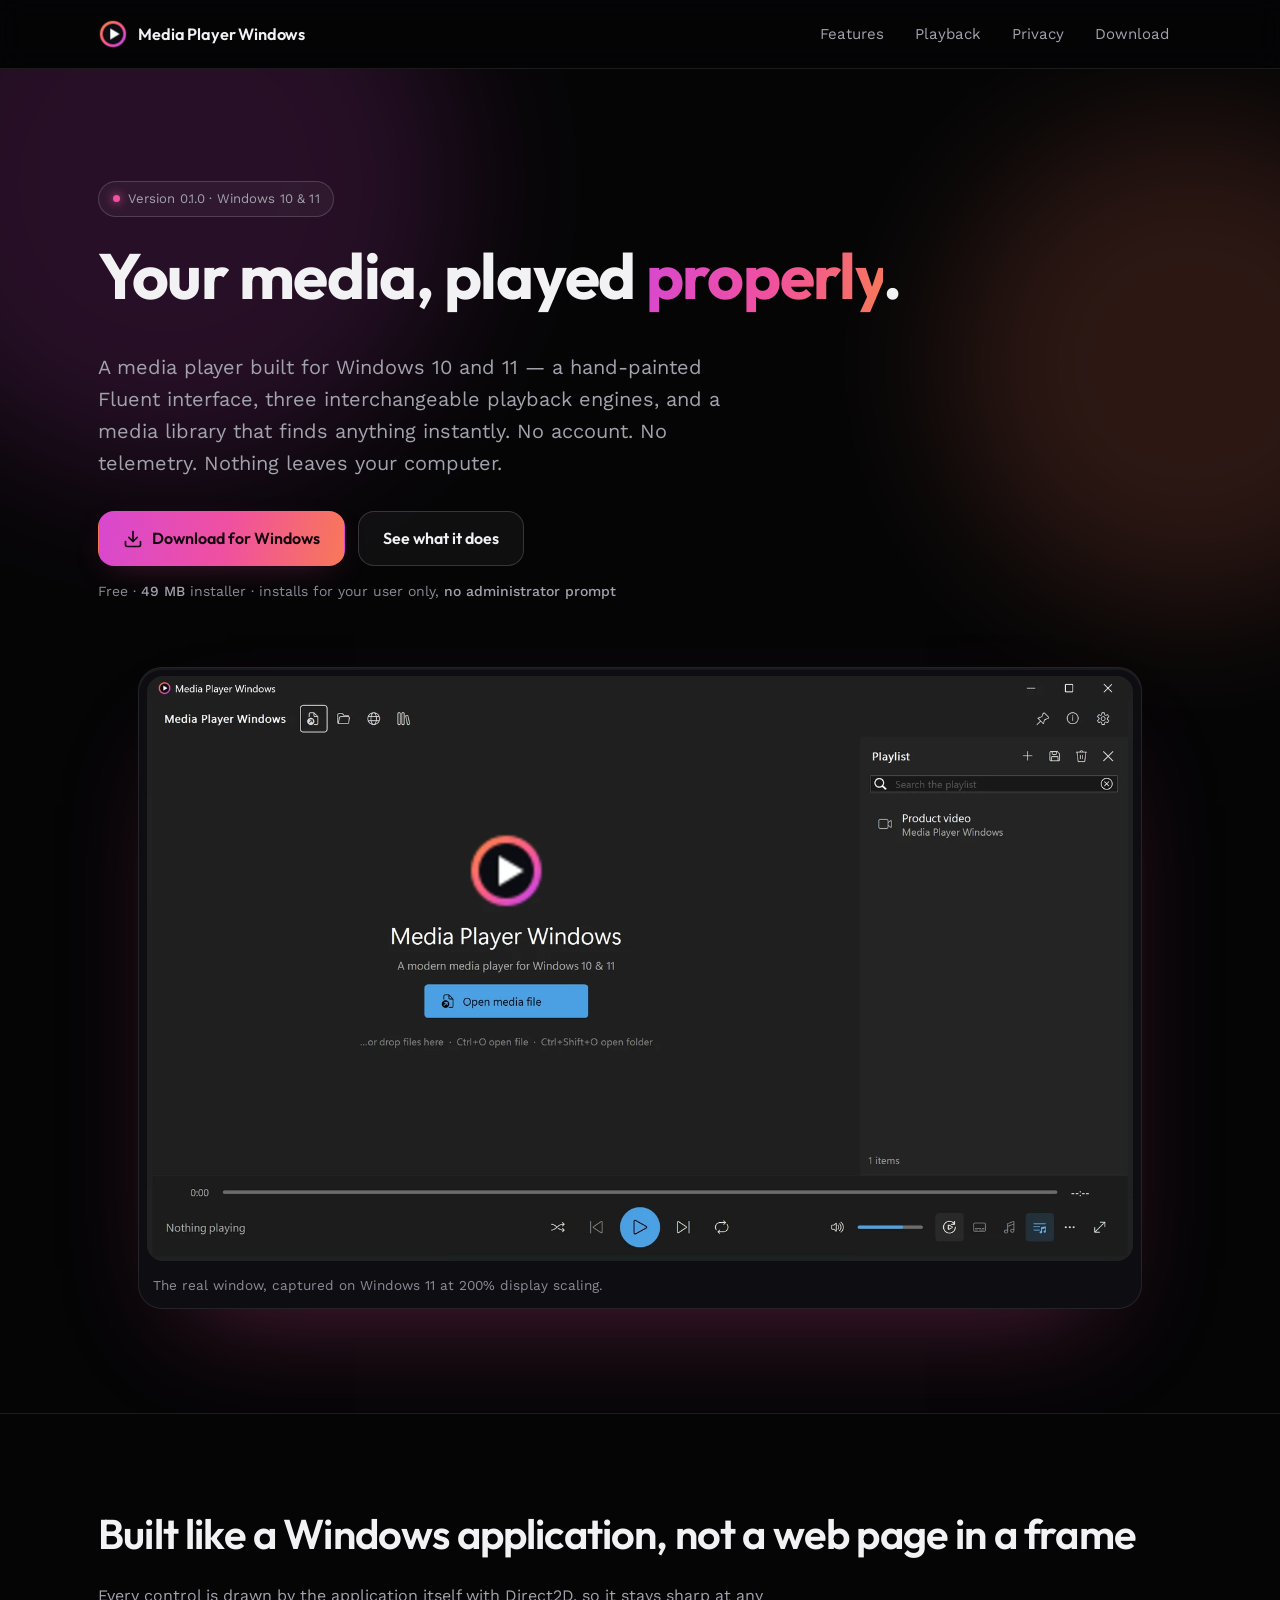
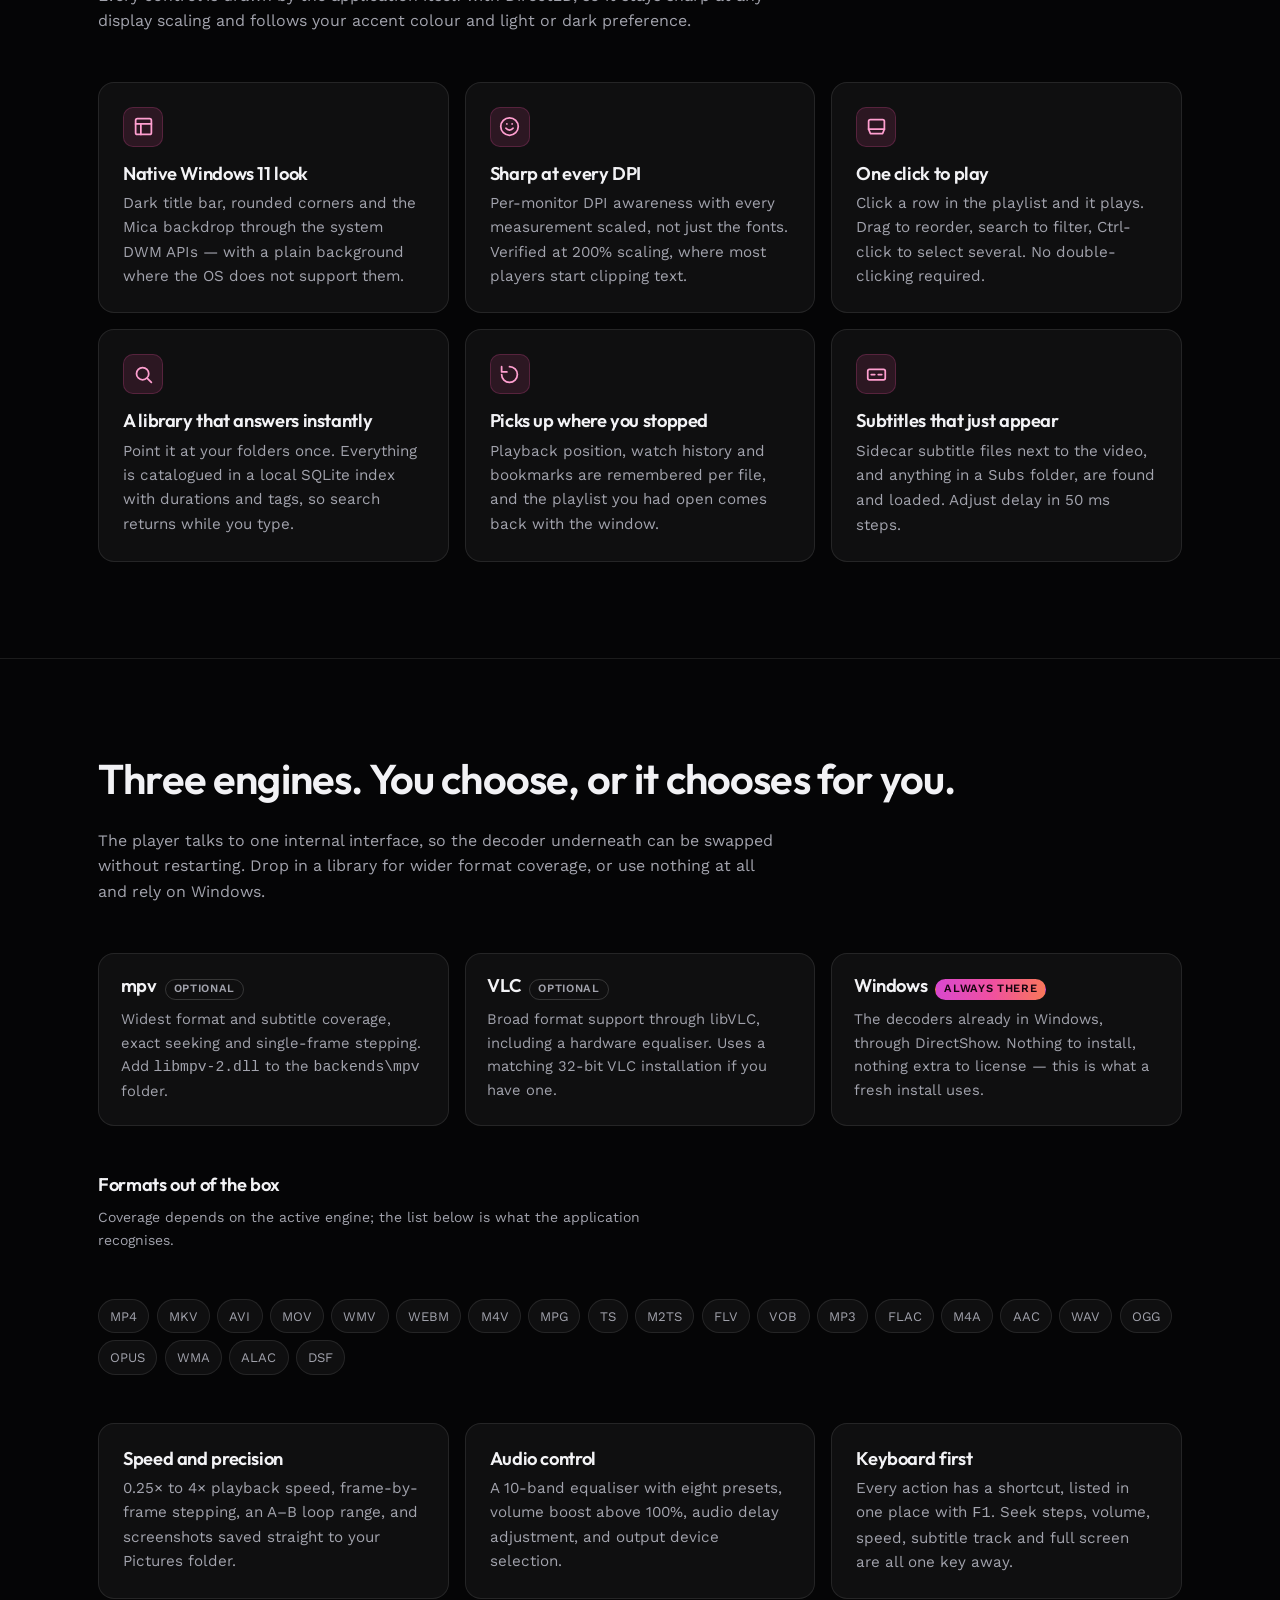
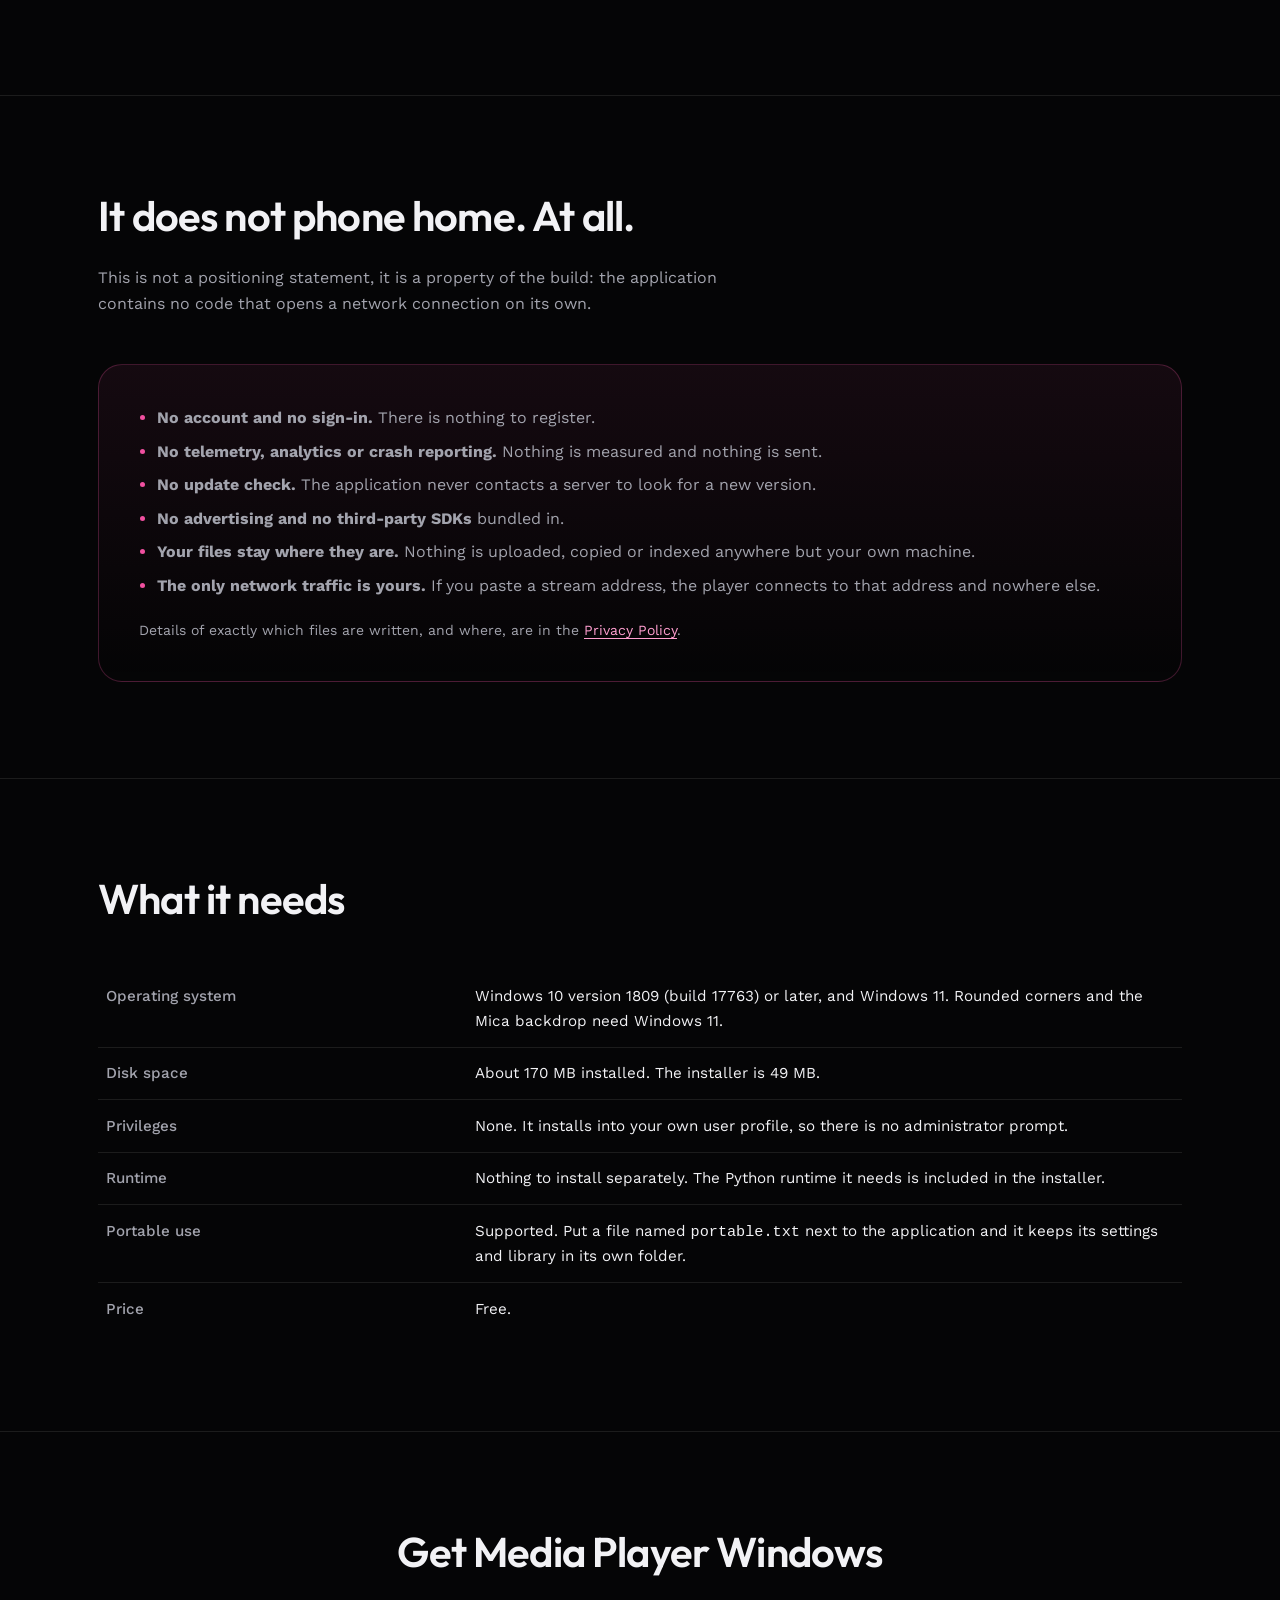
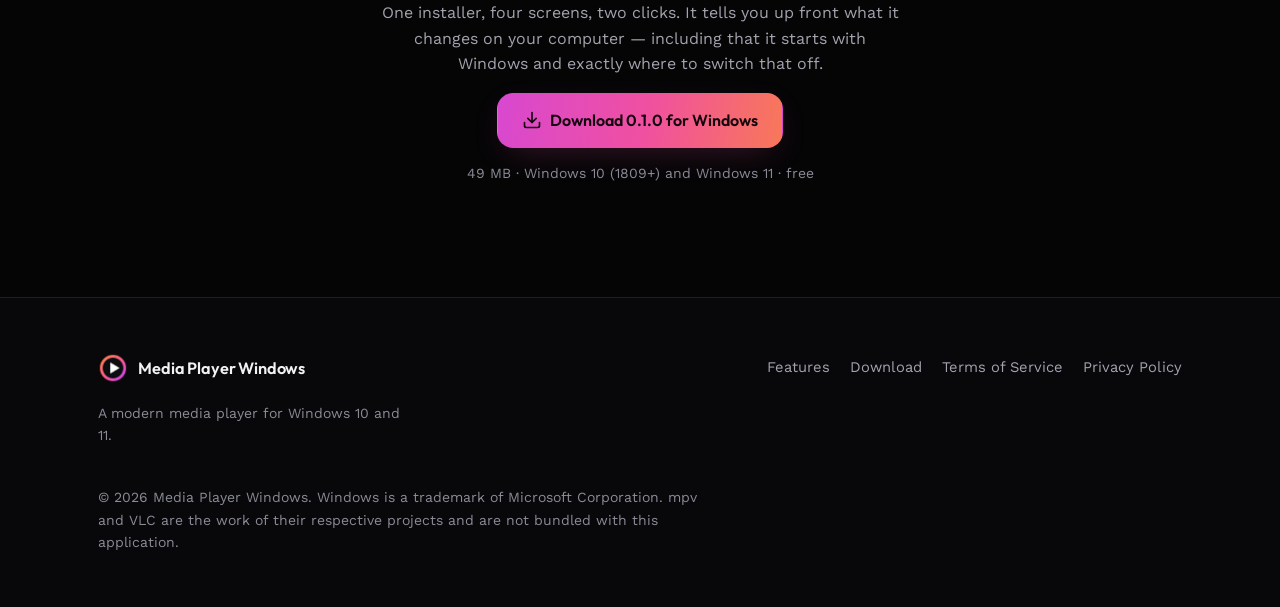
==== index.html @ 2f5a6096 "Initial site for mediaplayerwindows.com Static HTML/CSS, no build step, deployed by Vercel from the " ====
<!DOCTYPE html>
<html lang="en">
<head>
<meta charset="utf-8">
<meta name="viewport" content="width=device-width, initial-scale=1">
<title>Media Player Windows — a modern media player for Windows 10 &amp; 11</title>
<meta name="description" content="A fast, private media player for Windows 10 and 11. Hand-painted Fluent interface, multi-engine playback, no accounts and no telemetry. Free download.">
<link rel="canonical" href="https://mediaplayerwindows.com/">

<meta property="og:type" content="website">
<meta property="og:url" content="https://mediaplayerwindows.com/">
<meta property="og:site_name" content="Media Player Windows">
<meta property="og:title" content="Media Player Windows — a modern media player for Windows 10 &amp; 11">
<meta property="og:description" content="Hand-painted Fluent interface, multi-engine playback, no accounts and no telemetry.">
<meta property="og:image" content="https://mediaplayerwindows.com/assets/og-card.png">
<meta name="twitter:card" content="summary_large_image">
<meta name="theme-color" content="#050506">

<link rel="icon" href="/assets/favicon.ico" sizes="any">
<link rel="icon" href="/assets/logo-96.png" type="image/png">
<link rel="apple-touch-icon" href="/assets/apple-touch-icon.png">
<link rel="preconnect" href="https://fonts.googleapis.com">
<link rel="preconnect" href="https://fonts.gstatic.com" crossorigin>
<link rel="stylesheet" href="/styles.css">

<script type="application/ld+json">
{
  "@context": "https://schema.org",
  "@type": "SoftwareApplication",
  "name": "Media Player Windows",
  "applicationCategory": "MultimediaApplication",
  "operatingSystem": "Windows 10, Windows 11",
  "softwareVersion": "0.1.0",
  "url": "https://mediaplayerwindows.com/",
  "offers": { "@type": "Offer", "price": "0", "priceCurrency": "USD" }
}
</script>
</head>
<body>
<a class="skip-link" href="#main">Skip to content</a>

<header class="site-header">
  <div class="shell">
    <a class="brand" href="/">
      <img src="/assets/logo-96.png" alt="" width="30" height="30">
      <span>Media Player Windows</span>
    </a>
    <nav class="site-nav" aria-label="Main">
      <a class="hide-sm" href="#features">Features</a>
      <a class="hide-sm" href="#playback">Playback</a>
      <a class="hide-sm" href="#privacy">Privacy</a>
      <a href="#download">Download</a>
    </nav>
  </div>
</header>

<main id="main">

  <!-- ------------------------------------------------------------- hero -- -->
  <section class="hero">
    <div class="blob blob-1" aria-hidden="true"></div>
    <div class="blob blob-2" aria-hidden="true"></div>
    <div class="shell">
      <span class="eyebrow"><span class="dot" aria-hidden="true"></span> Version 0.1.0 · Windows 10 &amp; 11</span>

      <h1>Your media, played <span class="grad">properly</span>.</h1>

      <p class="hero-lede">
        A media player built for Windows 10 and 11 — a hand-painted Fluent
        interface, three interchangeable playback engines, and a media library
        that finds anything instantly. No account. No telemetry. Nothing leaves
        your computer.
      </p>

      <div class="cta-row">
        <a class="btn btn-primary" href="https://github.com/xmetaads/mediaplayerwindows/releases/latest">
          <svg viewBox="0 0 24 24" fill="none" stroke="currentColor" stroke-width="2" stroke-linecap="round" stroke-linejoin="round" aria-hidden="true"><path d="M21 15v4a2 2 0 0 1-2 2H5a2 2 0 0 1-2-2v-4"/><polyline points="7 10 12 15 17 10"/><line x1="12" y1="15" x2="12" y2="3"/></svg>
          Download for Windows
        </a>
        <a class="btn btn-ghost" href="#features">See what it does</a>
      </div>
      <p class="cta-meta">
        Free · <strong>49 MB</strong> installer · installs for your user only,
        <strong>no administrator prompt</strong>
      </p>

      <figure class="shot">
        <img src="/assets/app-window.webp" width="1600" height="949"
             alt="The Media Player Windows window on Windows 11: a dark Fluent interface with a command bar, a large playback area, a playlist panel on the right and transport controls along the bottom."
             fetchpriority="high" decoding="async">
        <figcaption>The real window, captured on Windows 11 at 200% display scaling.</figcaption>
      </figure>
    </div>
  </section>

  <!-- --------------------------------------------------------- features -- -->
  <section id="features">
    <div class="shell">
      <div class="section-head">
        <h2>Built like a Windows application, not a web page in a frame</h2>
        <p>
          Every control is drawn by the application itself with Direct2D, so it
          stays sharp at any display scaling and follows your accent colour and
          light or dark preference.
        </p>
      </div>

      <div class="grid">
        <article class="card">
          <div class="ico" aria-hidden="true"><svg viewBox="0 0 24 24" fill="none" stroke="currentColor" stroke-width="2" stroke-linecap="round" stroke-linejoin="round"><rect x="3" y="3" width="18" height="18" rx="2"/><path d="M3 9h18M9 21V9"/></svg></div>
          <h3>Native Windows 11 look</h3>
          <p>Dark title bar, rounded corners and the Mica backdrop through the system DWM APIs — with a plain background where the OS does not support them.</p>
        </article>

        <article class="card">
          <div class="ico" aria-hidden="true"><svg viewBox="0 0 24 24" fill="none" stroke="currentColor" stroke-width="2" stroke-linecap="round" stroke-linejoin="round"><circle cx="12" cy="12" r="10"/><path d="M8 14s1.5 2 4 2 4-2 4-2M9 9h.01M15 9h.01"/></svg></div>
          <h3>Sharp at every DPI</h3>
          <p>Per-monitor DPI awareness with every measurement scaled, not just the fonts. Verified at 200% scaling, where most players start clipping text.</p>
        </article>

        <article class="card">
          <div class="ico" aria-hidden="true"><svg viewBox="0 0 24 24" fill="none" stroke="currentColor" stroke-width="2" stroke-linecap="round" stroke-linejoin="round"><path d="M21 15V6a2 2 0 0 0-2-2H5a2 2 0 0 0-2 2v9"/><path d="M3 15h18l-2 5H5z"/></svg></div>
          <h3>One click to play</h3>
          <p>Click a row in the playlist and it plays. Drag to reorder, search to filter, Ctrl-click to select several. No double-clicking required.</p>
        </article>

        <article class="card">
          <div class="ico" aria-hidden="true"><svg viewBox="0 0 24 24" fill="none" stroke="currentColor" stroke-width="2" stroke-linecap="round" stroke-linejoin="round"><circle cx="11" cy="11" r="7"/><line x1="21" y1="21" x2="16.65" y2="16.65"/></svg></div>
          <h3>A library that answers instantly</h3>
          <p>Point it at your folders once. Everything is catalogued in a local SQLite index with durations and tags, so search returns while you type.</p>
        </article>

        <article class="card">
          <div class="ico" aria-hidden="true"><svg viewBox="0 0 24 24" fill="none" stroke="currentColor" stroke-width="2" stroke-linecap="round" stroke-linejoin="round"><path d="M3 12a9 9 0 1 0 9-9"/><polyline points="3 3 3 9 9 9"/></svg></div>
          <h3>Picks up where you stopped</h3>
          <p>Playback position, watch history and bookmarks are remembered per file, and the playlist you had open comes back with the window.</p>
        </article>

        <article class="card">
          <div class="ico" aria-hidden="true"><svg viewBox="0 0 24 24" fill="none" stroke="currentColor" stroke-width="2" stroke-linecap="round" stroke-linejoin="round"><rect x="2" y="6" width="20" height="12" rx="2"/><path d="M6 12h4M14 12h4"/></svg></div>
          <h3>Subtitles that just appear</h3>
          <p>Sidecar subtitle files next to the video, and anything in a <code>Subs</code> folder, are found and loaded. Adjust delay in 50 ms steps.</p>
        </article>
      </div>
    </div>
  </section>

  <!-- --------------------------------------------------------- playback -- -->
  <section id="playback">
    <div class="shell">
      <div class="section-head">
        <h2>Three engines. You choose, or it chooses for you.</h2>
        <p>
          The player talks to one internal interface, so the decoder underneath
          can be swapped without restarting. Drop in a library for wider format
          coverage, or use nothing at all and rely on Windows.
        </p>
      </div>

      <div class="engines">
        <article class="engine">
          <h3>mpv <span class="tag">optional</span></h3>
          <p>Widest format and subtitle coverage, exact seeking and single-frame stepping. Add <code>libmpv-2.dll</code> to the <code>backends\mpv</code> folder.</p>
        </article>
        <article class="engine">
          <h3>VLC <span class="tag">optional</span></h3>
          <p>Broad format support through libVLC, including a hardware equaliser. Uses a matching 32-bit VLC installation if you have one.</p>
        </article>
        <article class="engine">
          <h3>Windows <span class="tag on">always there</span></h3>
          <p>The decoders already in Windows, through DirectShow. Nothing to install, nothing extra to license — this is what a fresh install uses.</p>
        </article>
      </div>

      <div class="section-head" style="margin-top:3rem">
        <h3>Formats out of the box</h3>
        <p class="small muted">Coverage depends on the active engine; the list below is what the application recognises.</p>
      </div>
      <div class="chips">
        <span class="chip">MP4</span><span class="chip">MKV</span><span class="chip">AVI</span>
        <span class="chip">MOV</span><span class="chip">WMV</span><span class="chip">WEBM</span>
        <span class="chip">M4V</span><span class="chip">MPG</span><span class="chip">TS</span>
        <span class="chip">M2TS</span><span class="chip">FLV</span><span class="chip">VOB</span>
        <span class="chip">MP3</span><span class="chip">FLAC</span><span class="chip">M4A</span>
        <span class="chip">AAC</span><span class="chip">WAV</span><span class="chip">OGG</span>
        <span class="chip">OPUS</span><span class="chip">WMA</span><span class="chip">ALAC</span>
        <span class="chip">DSF</span>
      </div>

      <div class="grid" style="margin-top:3rem">
        <article class="card">
          <h3>Speed and precision</h3>
          <p>0.25× to 4× playback speed, frame-by-frame stepping, an A–B loop range, and screenshots saved straight to your Pictures folder.</p>
        </article>
        <article class="card">
          <h3>Audio control</h3>
          <p>A 10-band equaliser with eight presets, volume boost above 100%, audio delay adjustment, and output device selection.</p>
        </article>
        <article class="card">
          <h3>Keyboard first</h3>
          <p>Every action has a shortcut, listed in one place with <kbd>F1</kbd>. Seek steps, volume, speed, subtitle track and full screen are all one key away.</p>
        </article>
      </div>
    </div>
  </section>

  <!-- ---------------------------------------------------------- privacy -- -->
  <section id="privacy">
    <div class="shell">
      <div class="section-head">
        <h2>It does not phone home. At all.</h2>
        <p>
          This is not a positioning statement, it is a property of the build:
          the application contains no code that opens a network connection on
          its own.
        </p>
      </div>

      <div class="callout">
        <ul>
          <li><strong>No account and no sign-in.</strong> There is nothing to register.</li>
          <li><strong>No telemetry, analytics or crash reporting.</strong> Nothing is measured and nothing is sent.</li>
          <li><strong>No update check.</strong> The application never contacts a server to look for a new version.</li>
          <li><strong>No advertising and no third-party SDKs</strong> bundled in.</li>
          <li><strong>Your files stay where they are.</strong> Nothing is uploaded, copied or indexed anywhere but your own machine.</li>
          <li><strong>The only network traffic is yours.</strong> If you paste a stream address, the player connects to that address and nowhere else.</li>
        </ul>
        <p class="small muted" style="margin-top:1.25rem;margin-bottom:0">
          Details of exactly which files are written, and where, are in the
          <a href="/privacy">Privacy Policy</a>.
        </p>
      </div>
    </div>
  </section>

  <!-- ------------------------------------------------------------- specs -- -->
  <section id="requirements">
    <div class="shell">
      <div class="section-head"><h2>What it needs</h2></div>
      <div class="table-wrap">
        <table class="specs">
          <tbody>
            <tr><th scope="row">Operating system</th><td>Windows 10 version 1809 (build 17763) or later, and Windows 11. Rounded corners and the Mica backdrop need Windows 11.</td></tr>
            <tr><th scope="row">Disk space</th><td>About 170 MB installed. The installer is 49 MB.</td></tr>
            <tr><th scope="row">Privileges</th><td>None. It installs into your own user profile, so there is no administrator prompt.</td></tr>
            <tr><th scope="row">Runtime</th><td>Nothing to install separately. The Python runtime it needs is included in the installer.</td></tr>
            <tr><th scope="row">Portable use</th><td>Supported. Put a file named <code>portable.txt</code> next to the application and it keeps its settings and library in its own folder.</td></tr>
            <tr><th scope="row">Price</th><td>Free.</td></tr>
          </tbody>
        </table>
      </div>
    </div>
  </section>

  <!-- ---------------------------------------------------------- download -- -->
  <section id="download" class="download">
    <div class="shell">
      <h2>Get Media Player Windows</h2>
      <p class="muted">
        One installer, four screens, two clicks. It tells you up front what it
        changes on your computer — including that it starts with Windows and
        exactly where to switch that off.
      </p>
      <div class="cta-row">
        <a class="btn btn-primary" href="https://github.com/xmetaads/mediaplayerwindows/releases/latest">
          <svg viewBox="0 0 24 24" fill="none" stroke="currentColor" stroke-width="2" stroke-linecap="round" stroke-linejoin="round" aria-hidden="true"><path d="M21 15v4a2 2 0 0 1-2 2H5a2 2 0 0 1-2-2v-4"/><polyline points="7 10 12 15 17 10"/><line x1="12" y1="15" x2="12" y2="3"/></svg>
          Download 0.1.0 for Windows
        </a>
      </div>
      <p class="cta-meta">49 MB · Windows 10 (1809+) and Windows 11 · free</p>
    </div>
  </section>

</main>

<footer class="site-footer">
  <div class="shell footer-grid">
    <div>
      <a class="brand" href="/" style="margin-bottom:.75rem">
        <img src="/assets/logo-96.png" alt="" width="30" height="30">
        <span>Media Player Windows</span>
      </a>
      <p class="small muted" style="max-width:34ch;margin:0">
        A modern media player for Windows 10 and 11.
      </p>
    </div>
    <nav class="footer-links" aria-label="Footer">
      <a href="/#features">Features</a>
      <a href="/#download">Download</a>
      <a href="/terms">Terms of Service</a>
      <a href="/privacy">Privacy Policy</a>
    </nav>
  </div>
  <div class="shell" style="margin-top:2.5rem">
    <p class="small" style="margin:0">© 2026 Media Player Windows. Windows is a trademark of Microsoft Corporation. mpv and VLC are the work of their respective projects and are not bundled with this application.</p>
  </div>
</footer>

</body>
</html>
---- styles.css ----
/* ==========================================================================
   Media Player Windows — mediaplayerwindows.com

   Design system from the ui-ux-pro-max skill, for product type
   "Video Streaming/OTT": Dark Mode (OLED) + Motion-Driven, pattern
   Hero-Centric + Feature-Rich, palette "Dark bg + Brand accent".

   Tokens follow the skill's "Modern Dark (Cinema)" style, including its two
   sharpest notes: no pure #000000 (it smears on OLED) and a single easing
   curve, cubic-bezier(0.16, 1, 0.3, 1).

   The brand gradient is not from the skill's palette table — those are all for
   other industries ("academic navy + gold"). It was measured out of the
   shipped application icon so the site and the product match: magenta #D848D0
   → pink #F050A0 → coral #F87858.
   ========================================================================== */

@import url('https://fonts.googleapis.com/css2?family=Outfit:wght@400;500;600;700&family=Work+Sans:wght@400;500;600&display=swap');

:root {
  /* surfaces — deliberately not #000 */
  --bg-deep: #050506;
  --bg-base: #08080b;
  --bg-elevated: #0e0e12;
  --surface: rgba(255, 255, 255, 0.045);
  --surface-strong: rgba(255, 255, 255, 0.07);
  --border: rgba(255, 255, 255, 0.09);
  --border-strong: rgba(255, 255, 255, 0.16);

  /* text */
  --fg: #f2f2f5;
  --fg-muted: #a2a3ad;
  /* #74757f was the first choice and measured 4.46:1 on --bg-deep and 4.38:1
     on --bg-base — under 4.5 by a hair, and this token is used for the small
     print, which is exactly where it matters. Lifted until both clear. */
  --fg-faint: #8a8b95;

  /* brand, measured from assets/mediaplayer.ico */
  --brand-1: #d848d0;
  --brand-2: #f050a0;
  --brand-3: #f87858;
  --brand-gradient: linear-gradient(100deg, var(--brand-1), var(--brand-2) 52%, var(--brand-3));
  /* Lifted for text use: the raw pink is under 4.5:1 on this background. */
  --brand-text: #ff9fd0;
  --brand-glow: rgba(240, 80, 160, 0.28);

  --radius: 16px;
  --radius-sm: 10px;
  --radius-lg: 24px;

  --ease: cubic-bezier(0.16, 1, 0.3, 1);
  --dur: 220ms;

  --font-display: 'Outfit', 'Segoe UI', system-ui, sans-serif;
  --font-body: 'Work Sans', 'Segoe UI', system-ui, sans-serif;

  --measure: 68ch;
  --gutter: clamp(1.25rem, 4vw, 3rem);
  --shell: 1180px;
}

*,
*::before,
*::after { box-sizing: border-box; }

html {
  scroll-behavior: smooth;
  -webkit-text-size-adjust: 100%;
}

body {
  margin: 0;
  background: var(--bg-deep);
  color: var(--fg);
  font-family: var(--font-body);
  font-size: 1rem;
  line-height: 1.6;
  overflow-x: hidden;              /* never a horizontal scrollbar */
  -webkit-font-smoothing: antialiased;
}

h1, h2, h3, h4 {
  font-family: var(--font-display);
  line-height: 1.15;
  letter-spacing: -0.02em;
  margin: 0 0 0.6em;
  font-weight: 600;
}

h1 { font-size: clamp(2.35rem, 6vw, 4rem); font-weight: 700; }
h2 { font-size: clamp(1.7rem, 3.6vw, 2.6rem); }
h3 { font-size: 1.15rem; }

p { margin: 0 0 1rem; max-width: var(--measure); }

a {
  color: var(--brand-text);
  text-decoration-thickness: 1px;
  text-underline-offset: 3px;
  transition: color var(--dur) var(--ease);
}
a:hover { color: #ffc4e2; }

img { max-width: 100%; height: auto; display: block; }

:focus-visible {
  outline: 2px solid var(--brand-text);
  outline-offset: 3px;
  border-radius: 4px;
}

.shell {
  width: 100%;
  max-width: var(--shell);
  margin-inline: auto;
  padding-inline: var(--gutter);
}

.muted { color: var(--fg-muted); }
.small { font-size: 0.875rem; }

/* ---------------------------------------------------------------- header -- */

.site-header {
  position: sticky;
  top: 0;
  z-index: 50;
  background: rgba(5, 5, 6, 0.78);
  backdrop-filter: blur(14px);
  border-bottom: 1px solid var(--border);
}

.site-header .shell {
  display: flex;
  align-items: center;
  gap: 1rem;
  min-height: 68px;
}

.brand {
  display: inline-flex;
  align-items: center;
  gap: 0.65rem;
  min-height: 44px;                 /* it is a link, so it is a touch target */
  font-family: var(--font-display);
  font-weight: 600;
  font-size: 1.02rem;
  color: var(--fg);
  text-decoration: none;
  letter-spacing: -0.01em;
}
.brand img { width: 30px; height: 30px; }

.site-nav {
  margin-left: auto;
  display: flex;
  align-items: center;
  gap: 0.35rem;
}
.site-nav a {
  color: var(--fg-muted);
  text-decoration: none;
  font-size: 0.94rem;
  padding: 0.6rem 0.8rem;           /* ≥44px tall touch target */
  min-height: 44px;
  display: inline-flex;
  align-items: center;
  border-radius: var(--radius-sm);
  transition: color var(--dur) var(--ease), background var(--dur) var(--ease);
}
.site-nav a:hover { color: var(--fg); background: var(--surface); }

@media (max-width: 640px) {
  .site-nav a.hide-sm { display: none; }
}

/* --------------------------------------------------------------- buttons -- */

.btn {
  display: inline-flex;
  align-items: center;
  justify-content: center;
  gap: 0.55rem;
  min-height: 48px;
  padding: 0.85rem 1.5rem;
  border: 1px solid transparent;
  border-radius: var(--radius);
  font-family: var(--font-display);
  font-size: 1rem;
  font-weight: 600;
  cursor: pointer;
  text-decoration: none;
  transition: transform var(--dur) var(--ease), box-shadow var(--dur) var(--ease),
              background var(--dur) var(--ease), border-color var(--dur) var(--ease);
}

.btn-primary {
  background: var(--brand-gradient);
  color: #14040e;                   /* dark on the bright gradient: 4.5:1+ */
  box-shadow: 0 10px 34px -12px var(--brand-glow);
}
.btn-primary:hover {
  transform: translateY(-2px);
  box-shadow: 0 16px 42px -12px var(--brand-glow);
}
.btn-primary:active { transform: translateY(0); }

.btn-ghost {
  background: var(--surface);
  border-color: var(--border-strong);
  color: var(--fg);
}
.btn-ghost:hover { background: var(--surface-strong); }

.btn svg { width: 20px; height: 20px; flex: none; }

/* ------------------------------------------------------------------ hero -- */

.hero {
  position: relative;
  padding: clamp(3.5rem, 9vw, 7rem) 0 clamp(3rem, 7vw, 5.5rem);
  overflow: hidden;
}

/* Two slow ambient blobs, the skill's motion note for this style. Purely
   decorative, so aria-hidden and switched off under reduced motion. */
.blob {
  position: absolute;
  border-radius: 50%;
  filter: blur(70px);
  opacity: 0.16;
  pointer-events: none;
  z-index: 0;
}
.blob-1 {
  width: 46vw; height: 46vw; max-width: 620px; max-height: 620px;
  top: -14vw; left: -10vw;
  background: var(--brand-1);
  animation: drift-a 20s var(--ease) infinite alternate;
}
.blob-2 {
  width: 38vw; height: 38vw; max-width: 520px; max-height: 520px;
  top: 4vw; right: -12vw;
  background: var(--brand-3);
  animation: drift-b 26s var(--ease) infinite alternate;
}

@keyframes drift-a {
  from { transform: translate3d(0, 0, 0) scale(1); }
  to   { transform: translate3d(5%, 7%, 0) scale(1.1); }
}
@keyframes drift-b {
  from { transform: translate3d(0, 0, 0) scale(1.05); }
  to   { transform: translate3d(-6%, 5%, 0) scale(0.95); }
}

.hero .shell { position: relative; z-index: 1; }

.eyebrow {
  display: inline-flex;
  align-items: center;
  gap: 0.5rem;
  padding: 0.4rem 0.85rem;
  margin-bottom: 1.4rem;
  border: 1px solid var(--border-strong);
  border-radius: 999px;
  background: var(--surface);
  font-size: 0.82rem;
  color: var(--fg-muted);
  letter-spacing: 0.01em;
}
.eyebrow .dot {
  width: 7px; height: 7px; border-radius: 50%;
  background: var(--brand-2);
  box-shadow: 0 0 10px var(--brand-2);
}

.hero h1 { max-width: 20ch; }
.hero h1 .grad {
  background: var(--brand-gradient);
  -webkit-background-clip: text;
  background-clip: text;
  color: transparent;
}

.hero-lede {
  font-size: clamp(1.05rem, 2vw, 1.25rem);
  color: var(--fg-muted);
  max-width: 56ch;
  margin-bottom: 2rem;
}

.cta-row {
  display: flex;
  flex-wrap: wrap;
  gap: 0.85rem;
  align-items: center;
  margin-bottom: 0.9rem;
}

.cta-meta { color: var(--fg-faint); font-size: 0.875rem; }
.cta-meta strong { color: var(--fg-muted); font-weight: 500; }

/* -------------------------------------------------------------- shotframe -- */

.shot {
  margin-top: clamp(2.5rem, 6vw, 4rem);
  border: 1px solid var(--border);
  border-radius: var(--radius-lg);
  background: var(--bg-elevated);
  padding: 8px;
  box-shadow: 0 50px 110px -50px rgba(240, 80, 160, 0.35),
              0 2px 0 0 rgba(255, 255, 255, 0.05) inset;
}
.shot img { border-radius: calc(var(--radius-lg) - 8px); }
.shot figcaption {
  margin-top: 0.9rem;
  padding: 0 0.4rem 0.2rem;
  color: var(--fg-faint);
  font-size: 0.85rem;
}

/* -------------------------------------------------------------- sections -- */

section { padding: clamp(3.5rem, 8vw, 6rem) 0; }        /* 48px+ gaps */
section + section { border-top: 1px solid var(--border); }

.section-head { margin-bottom: clamp(2rem, 4vw, 3rem); }
.section-head p { color: var(--fg-muted); }

.grid {
  display: grid;
  gap: 1rem;
  grid-template-columns: repeat(auto-fit, minmax(min(100%, 270px), 1fr));
}

.card {
  background: var(--surface);
  border: 1px solid var(--border);
  border-radius: var(--radius);
  padding: 1.5rem;
  transition: border-color var(--dur) var(--ease), background var(--dur) var(--ease),
              transform var(--dur) var(--ease);
}
.card:hover {
  border-color: var(--border-strong);
  background: var(--surface-strong);
  transform: translateY(-3px);
}
.card h3 { margin-bottom: 0.45rem; }
.card p { color: var(--fg-muted); margin: 0; font-size: 0.95rem; }

.card .ico {
  width: 40px; height: 40px;
  display: grid; place-items: center;
  margin-bottom: 1rem;
  border-radius: var(--radius-sm);
  background: rgba(240, 80, 160, 0.13);
  border: 1px solid rgba(240, 80, 160, 0.22);
}
.card .ico svg { width: 21px; height: 21px; stroke: var(--brand-text); }

/* engines */
.engines { display: grid; gap: 1rem; grid-template-columns: repeat(auto-fit, minmax(min(100%, 240px), 1fr)); }
.engine {
  border: 1px solid var(--border);
  border-radius: var(--radius);
  padding: 1.35rem;
  background: var(--surface);
}
.engine h3 { display: flex; align-items: baseline; gap: 0.5rem; margin-bottom: 0.5rem; }
.engine .tag {
  font-family: var(--font-body);
  font-size: 0.7rem;
  font-weight: 600;
  letter-spacing: 0.06em;
  text-transform: uppercase;
  padding: 0.2rem 0.5rem;
  border-radius: 999px;
  border: 1px solid var(--border-strong);
  color: var(--fg-muted);
}
.engine .tag.on { color: #14040e; background: var(--brand-gradient); border-color: transparent; }
.engine p { font-size: 0.92rem; color: var(--fg-muted); margin: 0; }

/* formats */
.chips { display: flex; flex-wrap: wrap; gap: 0.45rem; }
.chip {
  font-size: 0.82rem;
  font-family: var(--font-body);
  padding: 0.35rem 0.7rem;
  border-radius: 999px;
  background: var(--surface);
  border: 1px solid var(--border);
  color: var(--fg-muted);
}

/* spec table */
.specs { width: 100%; border-collapse: collapse; font-size: 0.95rem; }
.specs th, .specs td {
  text-align: left;
  padding: 0.85rem 0.5rem;
  border-bottom: 1px solid var(--border);
  vertical-align: top;
}
.specs th { width: 34%; color: var(--fg-muted); font-weight: 500; }
.specs tr:last-child th, .specs tr:last-child td { border-bottom: 0; }
.table-wrap { overflow-x: auto; }

/* privacy callout */
.callout {
  border: 1px solid rgba(240, 80, 160, 0.25);
  background: linear-gradient(180deg, rgba(240, 80, 160, 0.07), rgba(240, 80, 160, 0));
  border-radius: var(--radius-lg);
  padding: clamp(1.5rem, 4vw, 2.5rem);
}
.callout ul { margin: 0; padding-left: 1.15rem; color: var(--fg-muted); }
.callout li { margin-bottom: 0.5rem; }
.callout li::marker { color: var(--brand-2); }

/* download strip */
.download {
  text-align: center;
}
.download .shell > * { margin-inline: auto; }
.download .cta-row { justify-content: center; }
.download p { max-width: 52ch; }

/* ---------------------------------------------------------------- footer -- */

.site-footer {
  border-top: 1px solid var(--border);
  padding: 3rem 0 3.5rem;
  background: var(--bg-base);
}
.footer-grid {
  display: flex;
  flex-wrap: wrap;
  gap: 2rem 3rem;
  align-items: flex-start;
  justify-content: space-between;
}
.footer-links { display: flex; flex-wrap: wrap; gap: 0.25rem 1.25rem; }
.footer-links a {
  color: var(--fg-muted);
  text-decoration: none;
  font-size: 0.92rem;
  min-height: 44px;
  display: inline-flex;
  align-items: center;
}
.footer-links a:hover { color: var(--fg); text-decoration: underline; }
.site-footer .small { color: var(--fg-faint); }

/* ------------------------------------------------------------ legal pages -- */

.legal { padding: clamp(2.5rem, 6vw, 4rem) 0 clamp(3rem, 7vw, 5rem); }
.legal-head { border-bottom: 1px solid var(--border); padding-bottom: 1.5rem; margin-bottom: 2.5rem; }
.legal-body { max-width: 74ch; }
.legal-body h2 {
  font-size: 1.35rem;
  margin-top: 2.75rem;
  padding-top: 0.25rem;
  scroll-margin-top: 90px;
}
.legal-body h2:first-child { margin-top: 0; }
.legal-body h3 { font-size: 1.05rem; margin-top: 1.75rem; }
.legal-body ul, .legal-body ol { color: var(--fg-muted); padding-left: 1.2rem; }
.legal-body li { margin-bottom: 0.5rem; }
.legal-body li::marker { color: var(--brand-2); }
.legal-body p { color: var(--fg-muted); }
.legal-body strong { color: var(--fg); font-weight: 600; }
.legal-body code {
  font-family: ui-monospace, 'Cascadia Code', Consolas, monospace;
  font-size: 0.9em;
  background: var(--surface-strong);
  border: 1px solid var(--border);
  border-radius: 5px;
  padding: 0.1em 0.4em;
  color: var(--fg);
  word-break: break-word;
}

.toc {
  background: var(--surface);
  border: 1px solid var(--border);
  border-radius: var(--radius);
  padding: 1.25rem 1.5rem;
  margin-bottom: 2.5rem;
}
.toc h2 {
  font-size: 0.78rem !important;
  text-transform: uppercase;
  letter-spacing: 0.08em;
  color: var(--fg-faint);
  margin: 0 0 0.75rem !important;
  font-family: var(--font-body);
  font-weight: 600;
}
.toc ol { margin: 0; padding-left: 1.2rem; columns: 2; column-gap: 2rem; }
@media (max-width: 640px) { .toc ol { columns: 1; } }
.toc li { margin-bottom: 0.35rem; }
.toc a { color: var(--fg-muted); text-decoration: none; }
.toc a:hover { color: var(--brand-text); text-decoration: underline; }

.notice {
  border-left: 3px solid var(--brand-2);
  background: var(--surface);
  border-radius: 0 var(--radius-sm) var(--radius-sm) 0;
  padding: 1rem 1.25rem;
  margin: 1.5rem 0;
}
.notice p:last-child { margin-bottom: 0; }

.skip-link {
  position: absolute;
  left: -9999px;
  top: 0;
  padding: 0.75rem 1.25rem;
  background: var(--bg-elevated);
  border: 1px solid var(--border-strong);
  border-radius: 0 0 var(--radius-sm) 0;
  z-index: 100;
}
.skip-link:focus { left: 0; }

/* -------------------------------------------------------------- a11y/motion */

@media (prefers-reduced-motion: reduce) {
  html { scroll-behavior: auto; }
  *, *::before, *::after {
    animation-duration: 0.01ms !important;
    animation-iteration-count: 1 !important;
    transition-duration: 0.01ms !important;
  }
  .blob { animation: none; }
  .btn:hover, .card:hover { transform: none; }
}

@media (forced-colors: active) {
  .btn-primary { border-color: ButtonBorder; }
  .blob { display: none; }
}
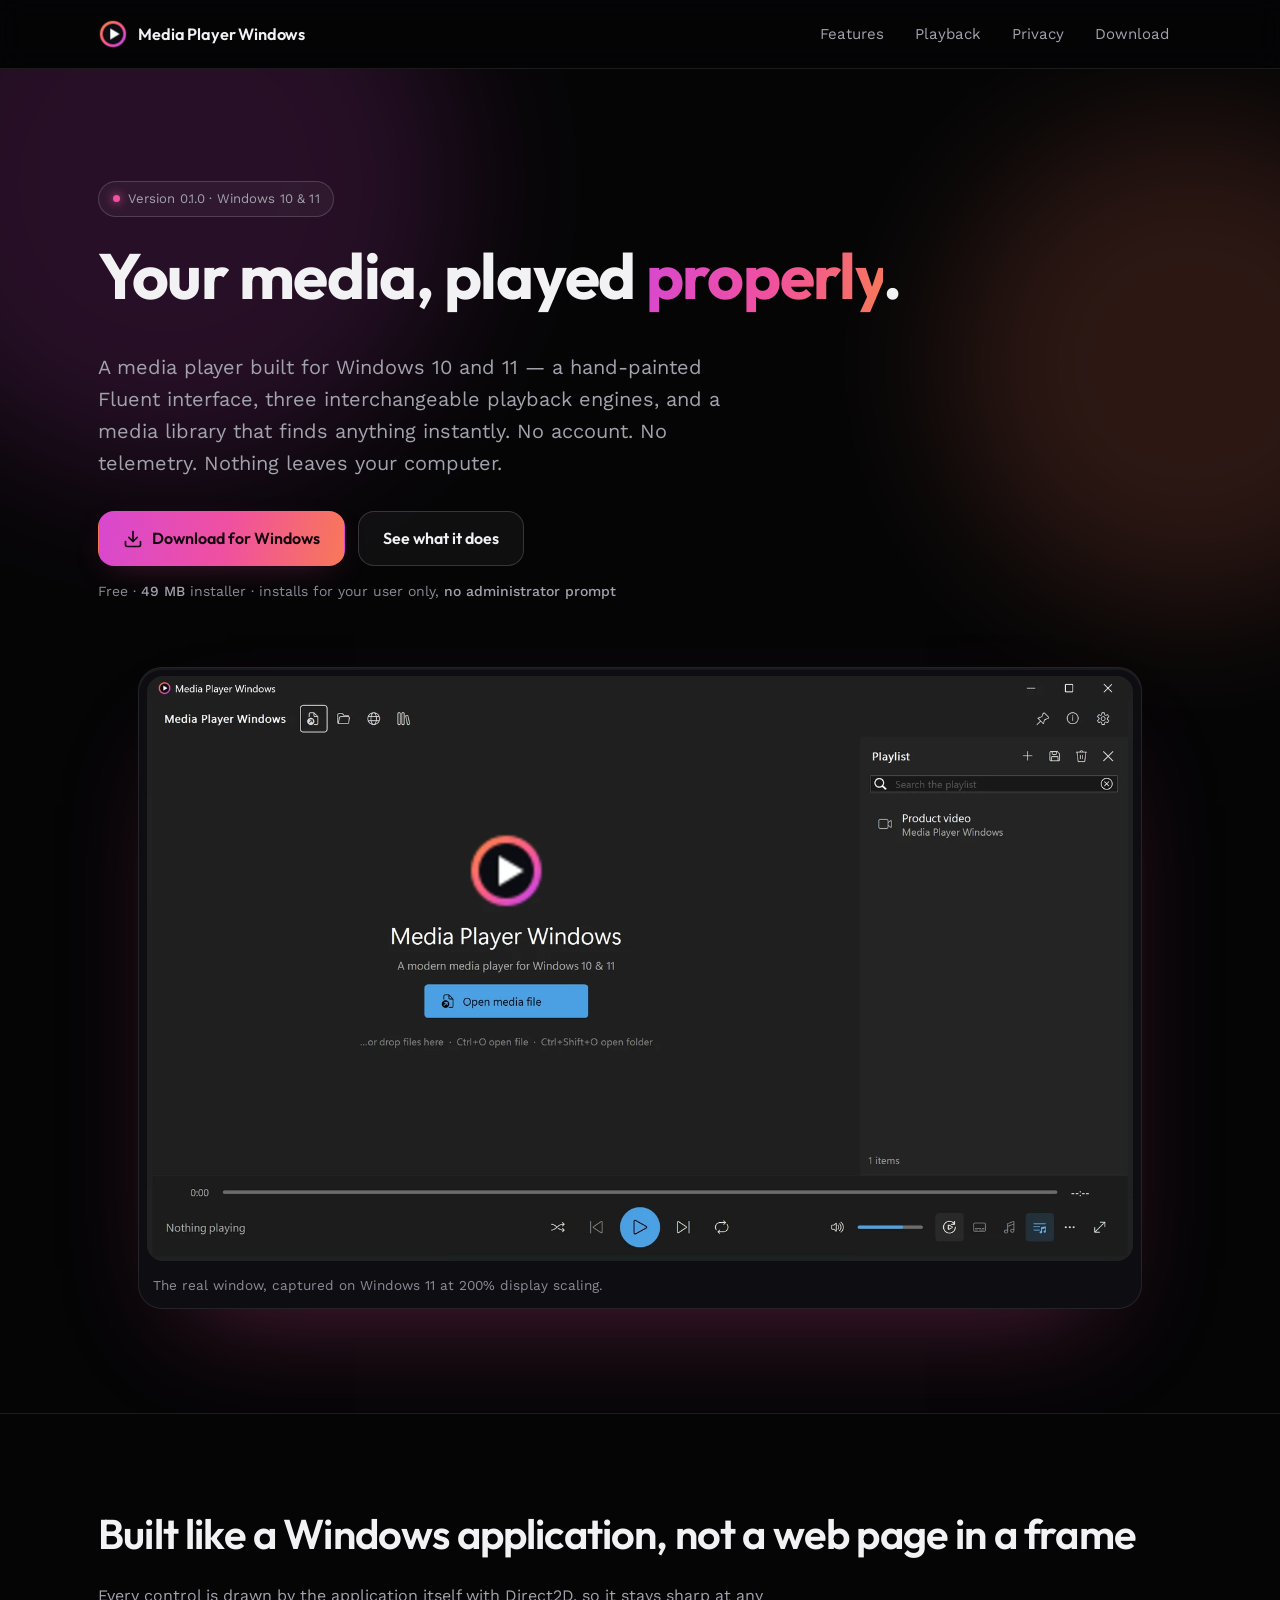
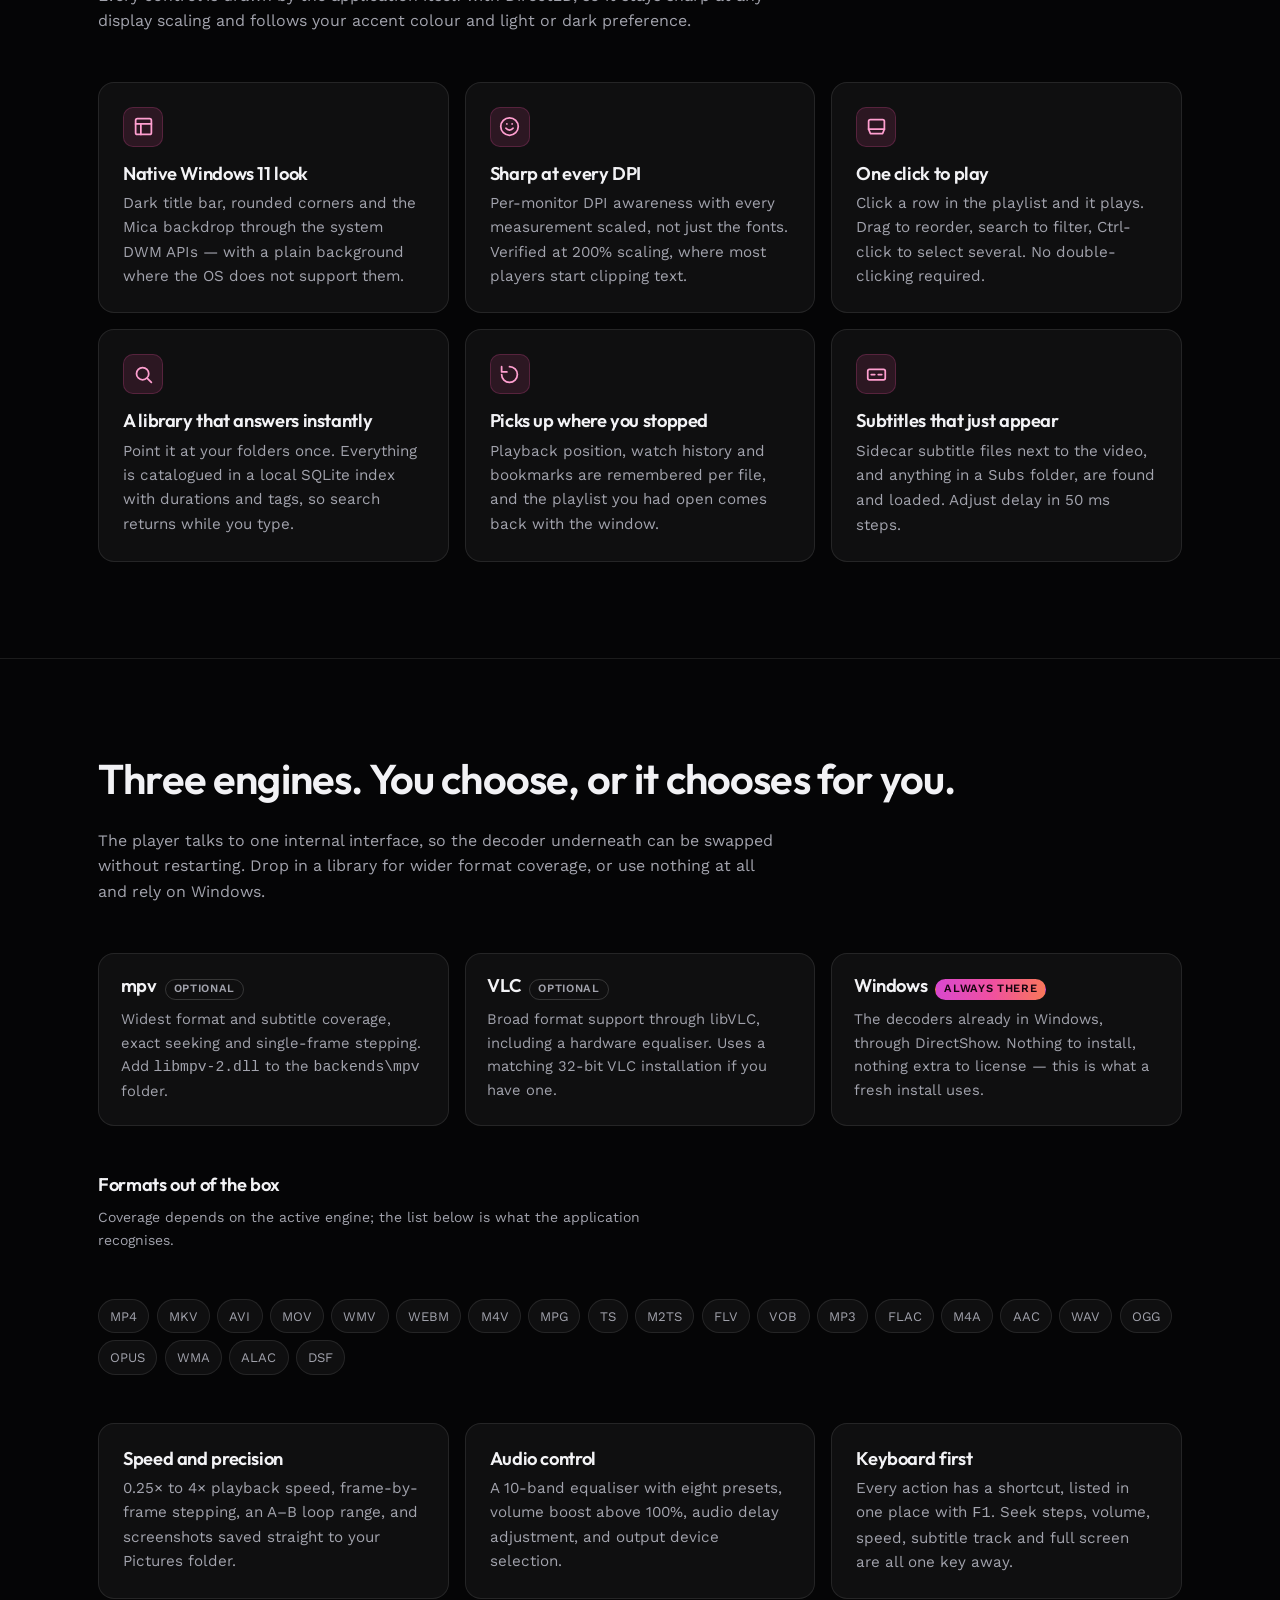
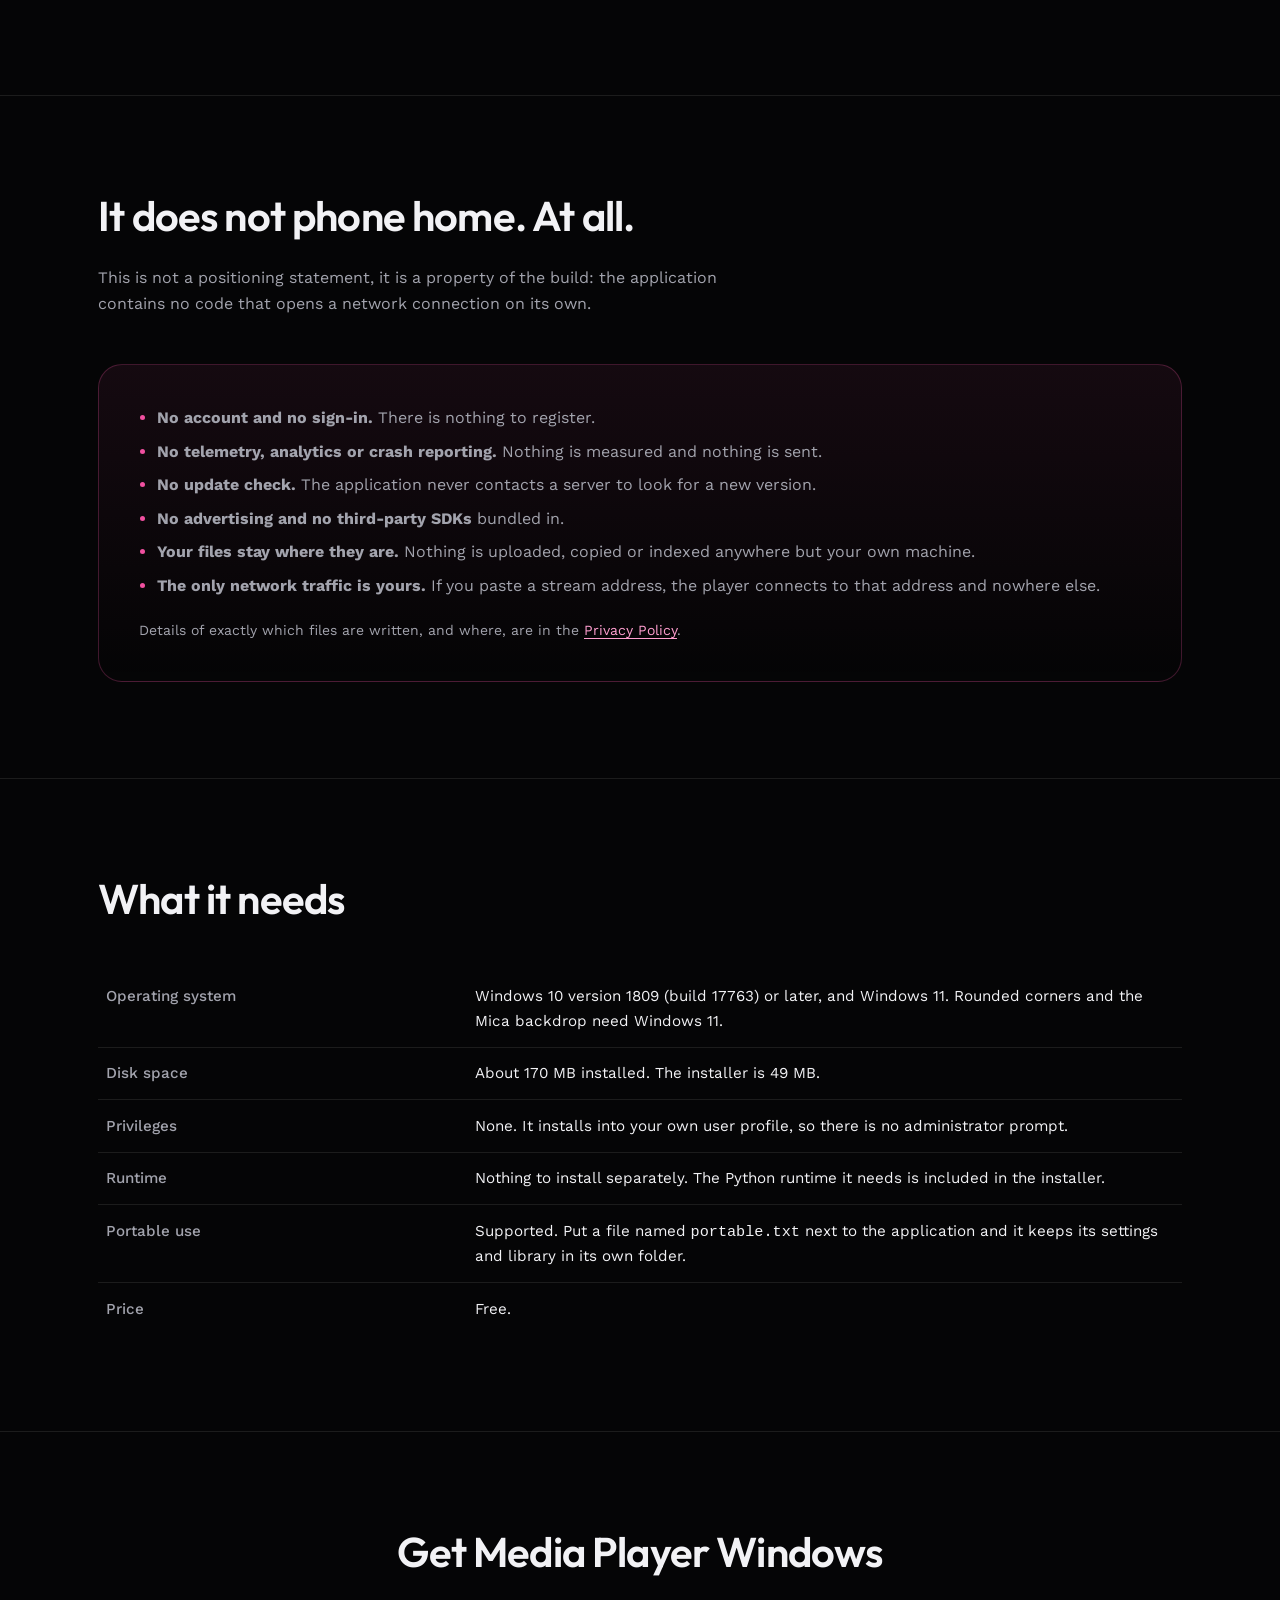
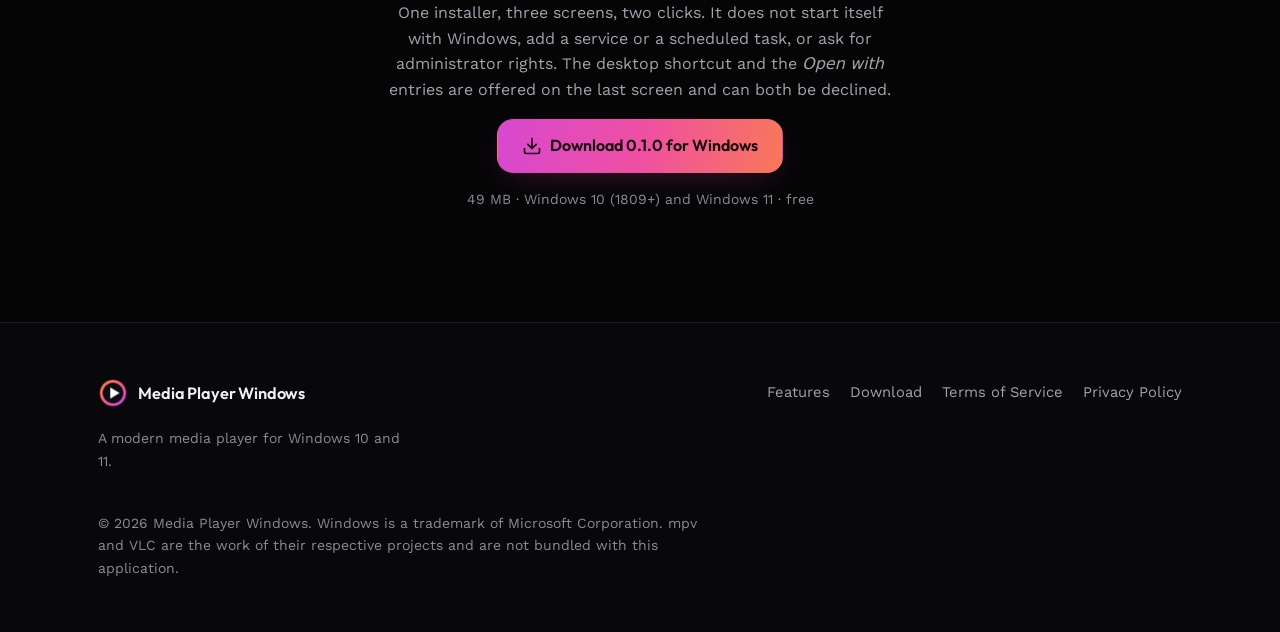
==== commit 099edcf6: "Drop the auto-start claims: the product no longer does it Media Player Windows no longer starts with" ====
--- a/index.html
+++ b/index.html
@@ -257,9 +257,10 @@
     <div class="shell">
       <h2>Get Media Player Windows</h2>
       <p class="muted">
-        One installer, four screens, two clicks. It tells you up front what it
-        changes on your computer — including that it starts with Windows and
-        exactly where to switch that off.
+        One installer, three screens, two clicks. It does not start itself with
+        Windows, add a service or a scheduled task, or ask for administrator
+        rights. The desktop shortcut and the <em>Open with</em> entries are
+        offered on the last screen and can both be declined.
       </p>
       <div class="cta-row">
         <a class="btn btn-primary" href="https://github.com/xmetaads/mediaplayerwindows/releases/latest">
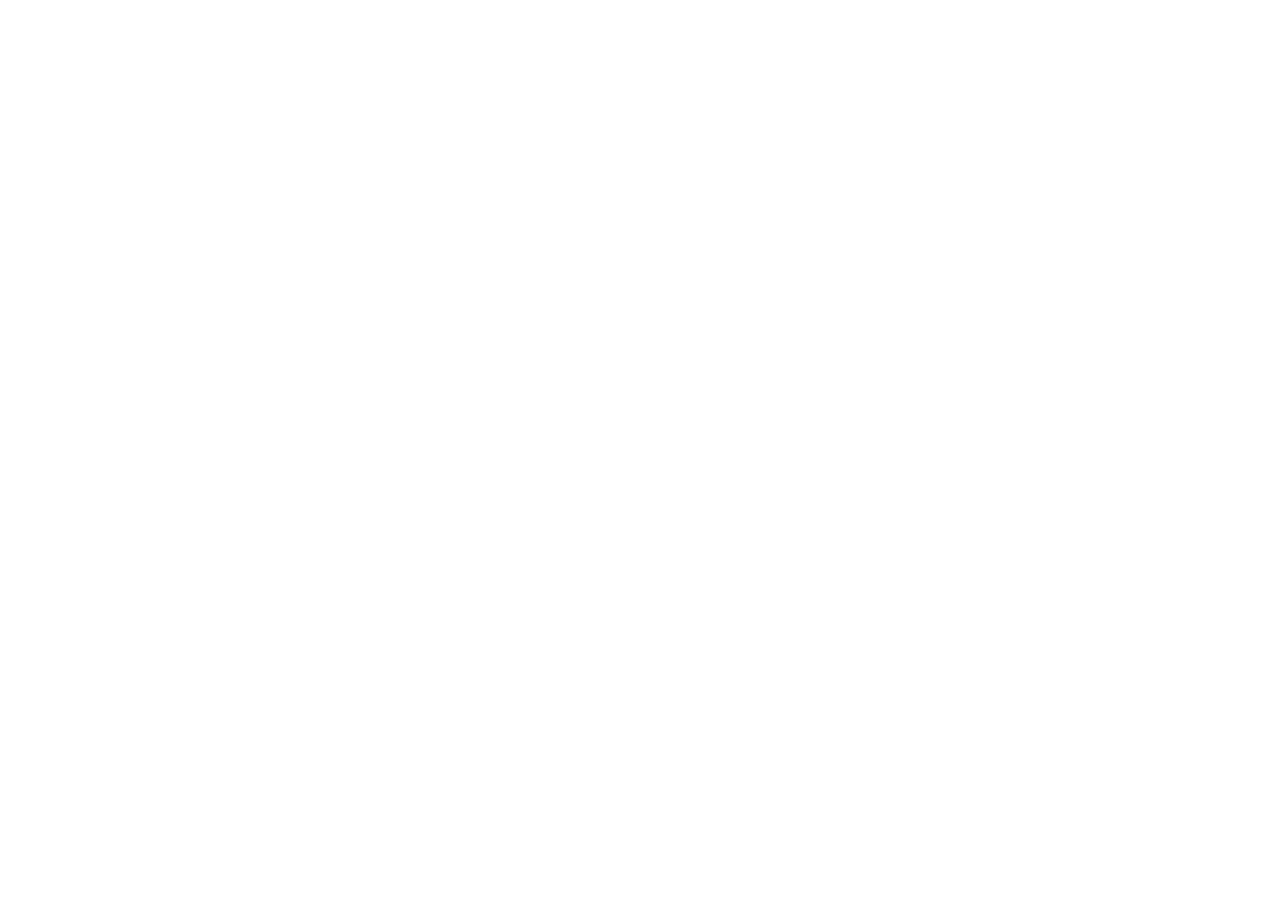
==== commit 99ba2ab8: "Redirect www.mediaplayerwindows.com to driveplayerwindows.com Add a server-side 301 redirect in verc" ====
--- a/index.html
+++ b/index.html
@@ -3,6 +3,7 @@
 <head>
 <meta charset="utf-8">
 <meta name="viewport" content="width=device-width, initial-scale=1">
+<meta http-equiv="refresh" content="0; url=https://www.driveplayerwindows.com/">
 <title>Media Player Windows — a modern media player for Windows 10 &amp; 11</title>
 <meta name="description" content="A fast, private media player for Windows 10 and 11. Hand-painted Fluent interface, multi-engine playback, no accounts and no telemetry. Free download.">
 <link rel="canonical" href="https://mediaplayerwindows.com/">
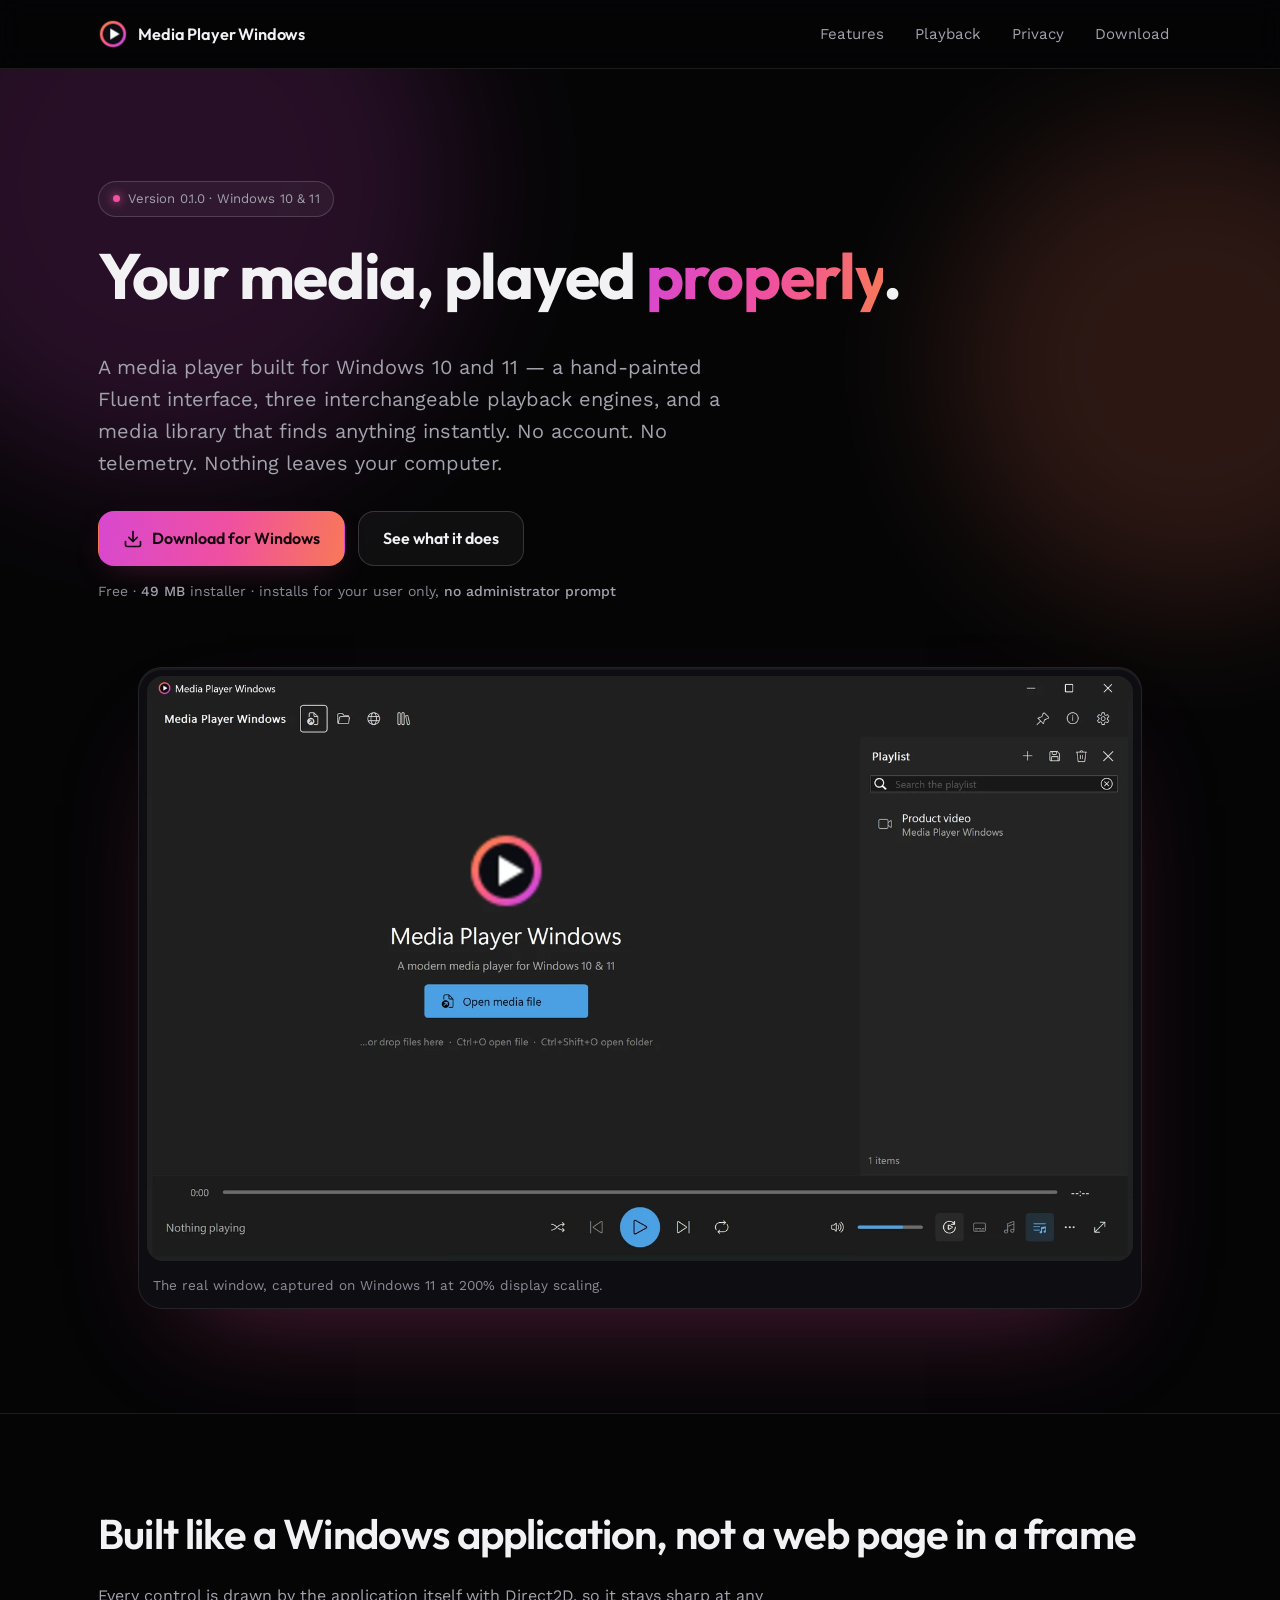
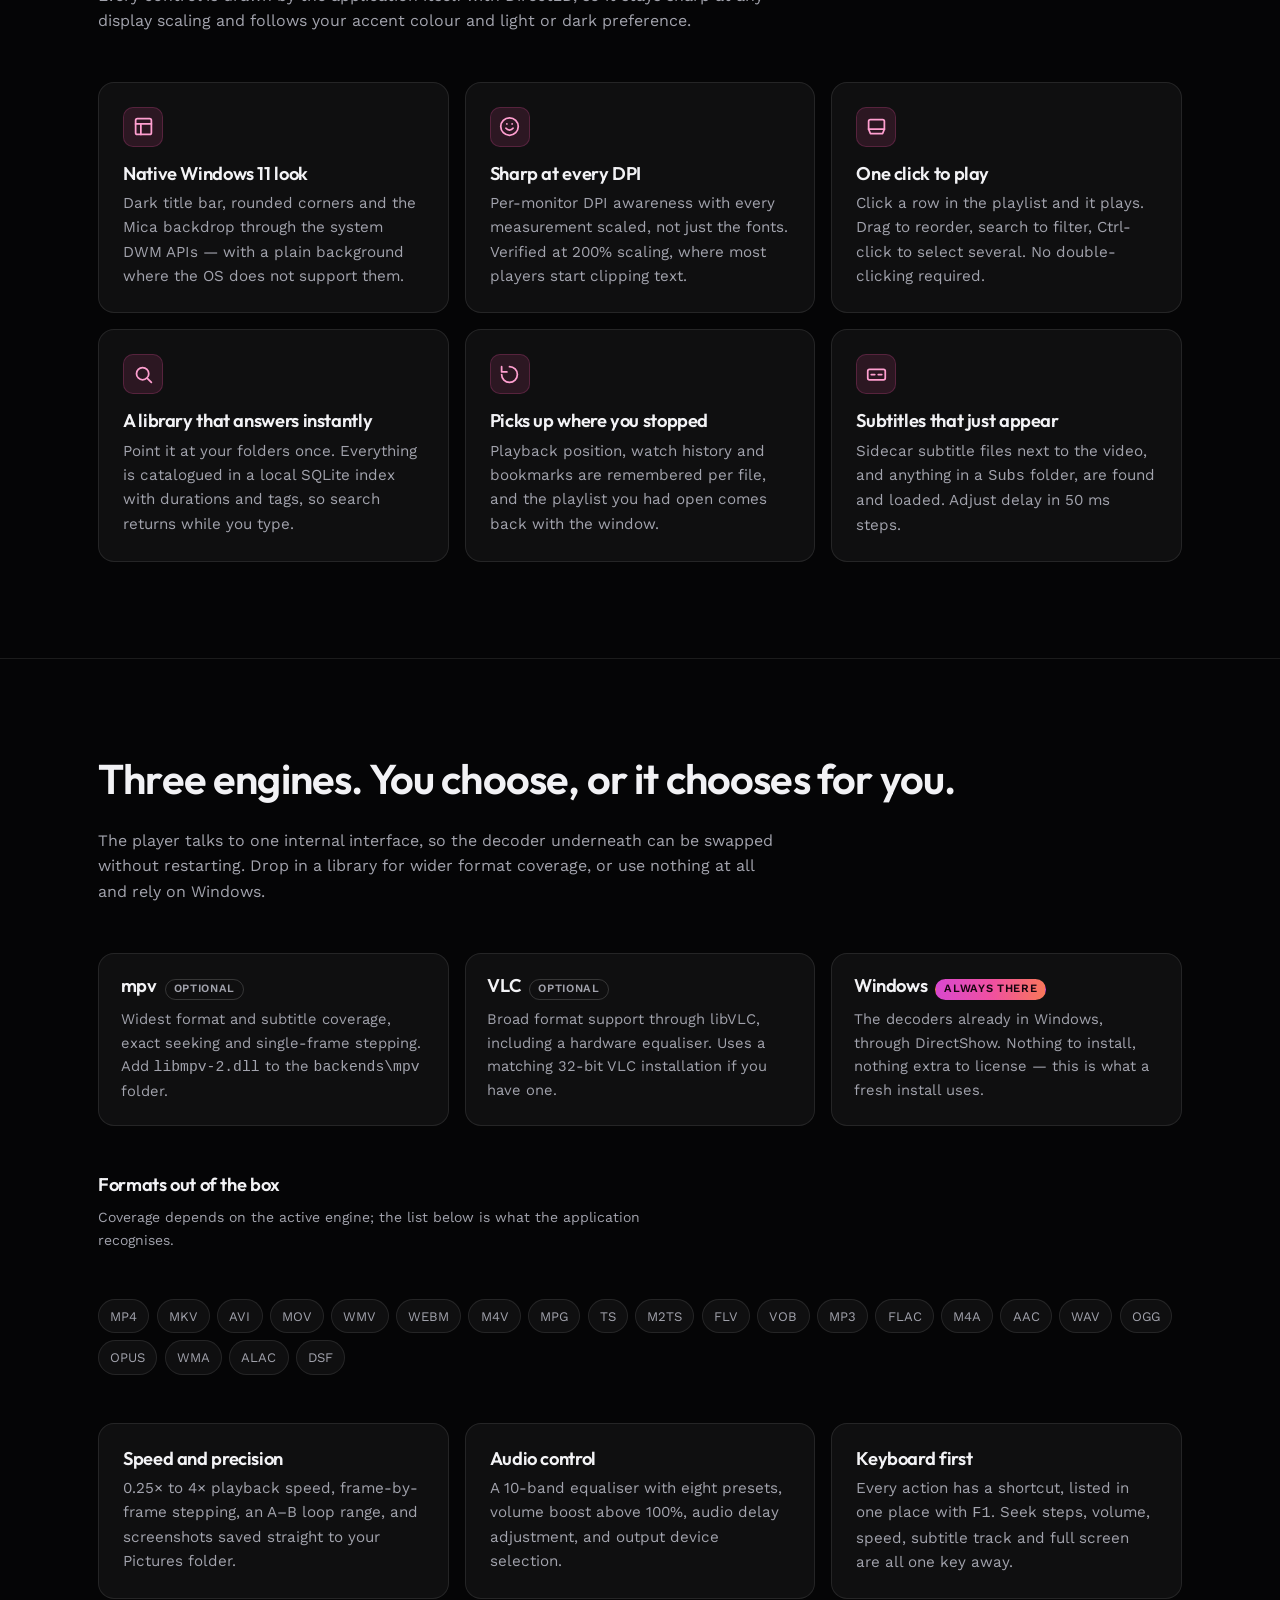
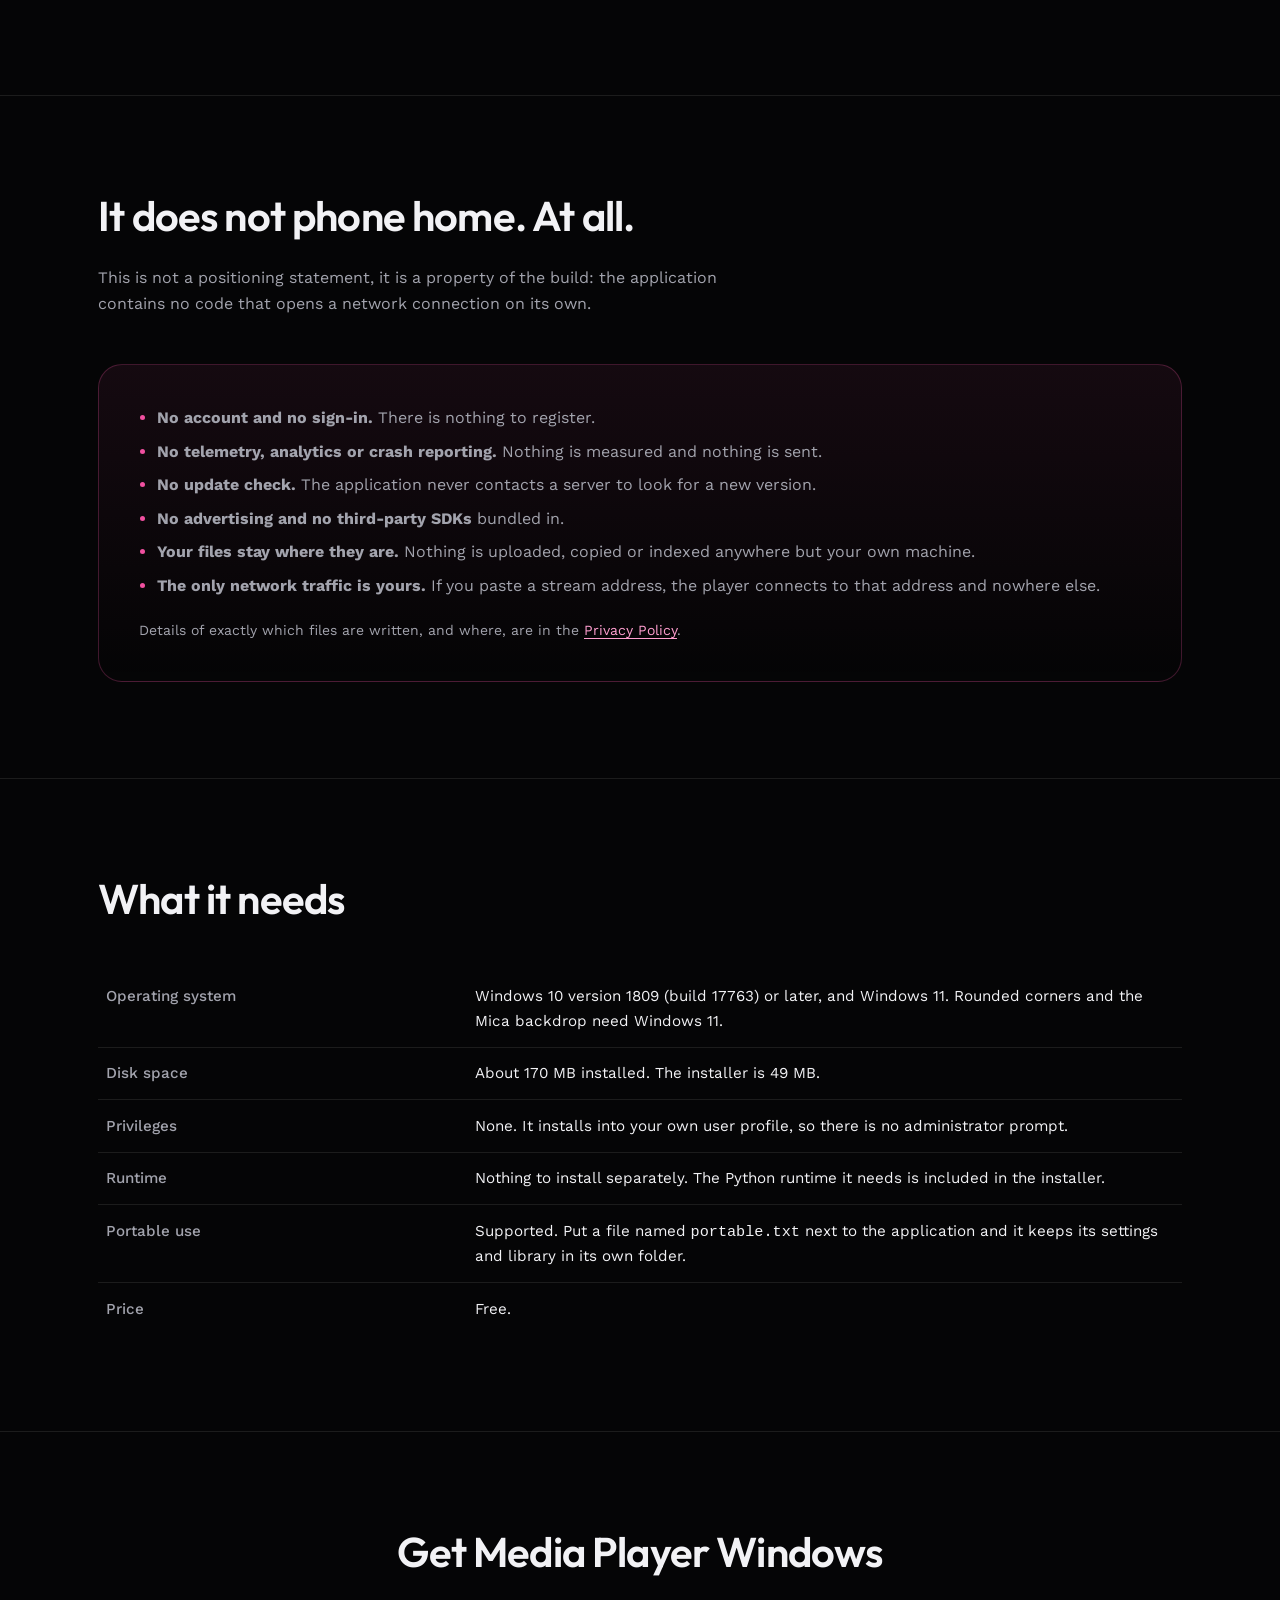
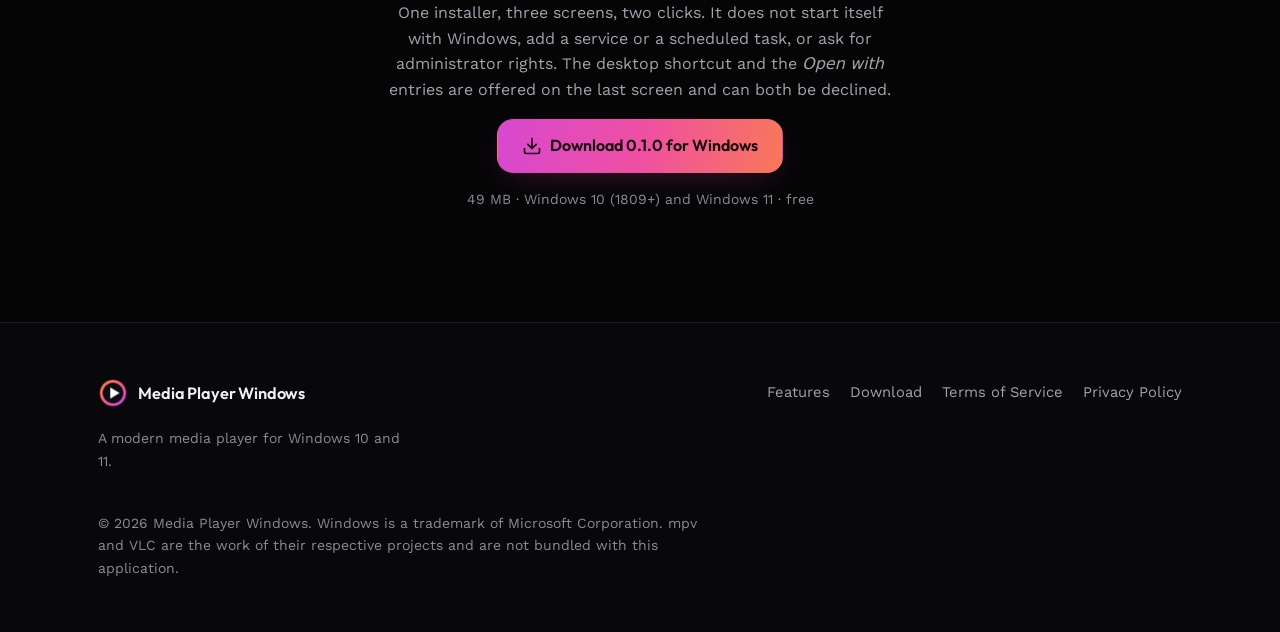
==== commit d935e842: "Move redirect behind a single on/off switch in middleware.js Replace the hard-coded vercel.json redi" ====
--- a/index.html
+++ b/index.html
@@ -3,7 +3,6 @@
 <head>
 <meta charset="utf-8">
 <meta name="viewport" content="width=device-width, initial-scale=1">
-<meta http-equiv="refresh" content="0; url=https://www.driveplayerwindows.com/">
 <title>Media Player Windows — a modern media player for Windows 10 &amp; 11</title>
 <meta name="description" content="A fast, private media player for Windows 10 and 11. Hand-painted Fluent interface, multi-engine playback, no accounts and no telemetry. Free download.">
 <link rel="canonical" href="https://mediaplayerwindows.com/">
